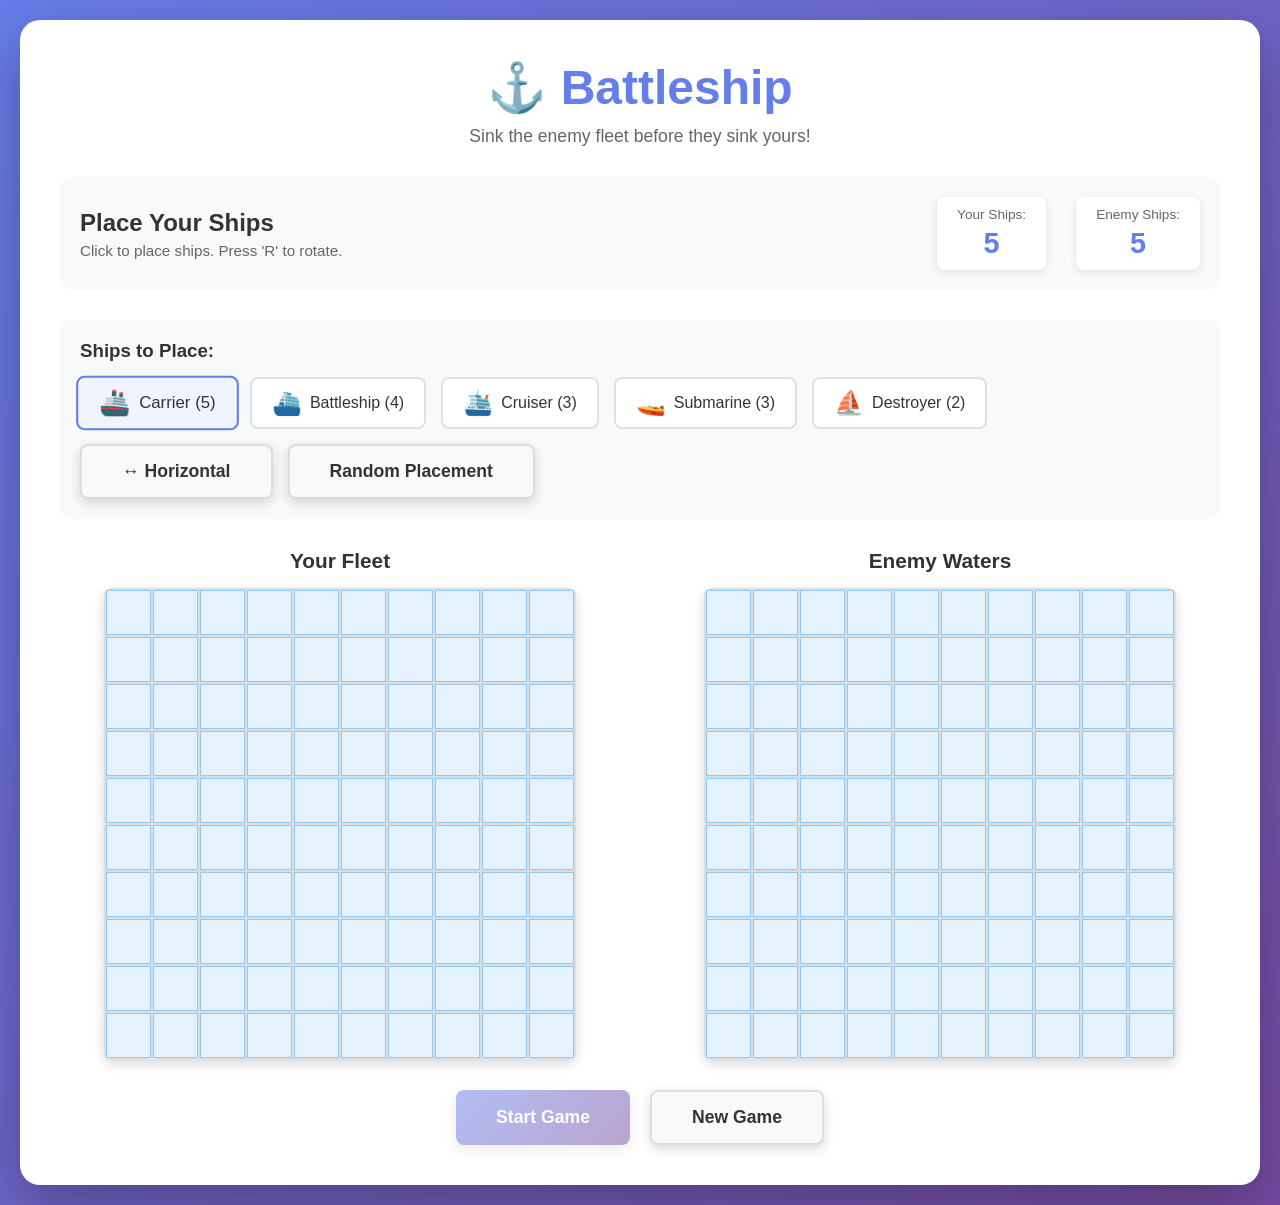
==== index.html @ 9d74f4b4 "Initial project setup - basic Battleship game implementation - Implemented HTML structure with game " ====
<!DOCTYPE html>
<html lang="en">
<head>
    <meta charset="UTF-8">
    <meta name="viewport" content="width=device-width, initial-scale=1.0">
    <title>Battleship - Play Against AI</title>
    <link rel="stylesheet" href="styles.css">
</head>
<body>
    <div class="container">
        <header>
            <h1>⚓ Battleship</h1>
            <p class="subtitle">Sink the enemy fleet before they sink yours!</p>
        </header>

        <div class="game-info">
            <div class="status-panel">
                <h2 id="game-status">Place Your Ships</h2>
                <p id="game-message">Click to place ships. Press 'R' to rotate.</p>
            </div>
            <div class="stats">
                <div class="stat-item">
                    <span class="stat-label">Your Ships:</span>
                    <span id="player-ships">5</span>
                </div>
                <div class="stat-item">
                    <span class="stat-label">Enemy Ships:</span>
                    <span id="enemy-ships">5</span>
                </div>
            </div>
        </div>

        <div class="ship-placement" id="ship-placement">
            <h3>Ships to Place:</h3>
            <div class="ships-list">
                <div class="ship-item" data-ship="carrier">
                    <span class="ship-icon">🚢</span>
                    <span>Carrier (5)</span>
                </div>
                <div class="ship-item" data-ship="battleship">
                    <span class="ship-icon">⛴️</span>
                    <span>Battleship (4)</span>
                </div>
                <div class="ship-item" data-ship="cruiser">
                    <span class="ship-icon">🛳️</span>
                    <span>Cruiser (3)</span>
                </div>
                <div class="ship-item" data-ship="submarine">
                    <span class="ship-icon">🚤</span>
                    <span>Submarine (3)</span>
                </div>
                <div class="ship-item" data-ship="destroyer">
                    <span class="ship-icon">⛵</span>
                    <span>Destroyer (2)</span>
                </div>
            </div>
            <div class="placement-controls">
                <button id="rotate-ship" class="btn btn-secondary">
                    <span id="orientation-icon">↔️</span>
                    <span id="orientation-text">Horizontal</span>
                </button>
                <button id="random-placement" class="btn btn-secondary">Random Placement</button>
            </div>
        </div>

        <div class="boards-container">
            <div class="board-wrapper">
                <h3>Your Fleet</h3>
                <div class="board" id="player-board"></div>
            </div>
            <div class="board-wrapper">
                <h3>Enemy Waters</h3>
                <div class="board" id="enemy-board"></div>
            </div>
        </div>

        <div class="controls">
            <button id="start-game" class="btn btn-primary" disabled>Start Game</button>
            <button id="reset-game" class="btn btn-secondary">New Game</button>
        </div>
    </div>

    <script src="game.js"></script>
</body>
</html>
---- styles.css ----
* {
    margin: 0;
    padding: 0;
    box-sizing: border-box;
}

body {
    font-family: -apple-system, BlinkMacSystemFont, 'Segoe UI', Roboto, Oxygen, Ubuntu, Cantarell, sans-serif;
    background: linear-gradient(135deg, #667eea 0%, #764ba2 100%);
    min-height: 100vh;
    padding: 20px;
    color: #333;
}

.container {
    max-width: 1400px;
    margin: 0 auto;
    background: white;
    border-radius: 20px;
    padding: 40px;
    box-shadow: 0 20px 60px rgba(0, 0, 0, 0.3);
}

header {
    text-align: center;
    margin-bottom: 30px;
}

h1 {
    font-size: 3rem;
    color: #667eea;
    margin-bottom: 10px;
}

.subtitle {
    font-size: 1.1rem;
    color: #666;
}

.game-info {
    display: flex;
    justify-content: space-between;
    align-items: center;
    margin-bottom: 30px;
    padding: 20px;
    background: #f8f9fa;
    border-radius: 12px;
}

.status-panel h2 {
    font-size: 1.5rem;
    color: #333;
    margin-bottom: 5px;
}

.status-panel p {
    color: #666;
    font-size: 0.95rem;
}

.stats {
    display: flex;
    gap: 30px;
}

.stat-item {
    display: flex;
    flex-direction: column;
    align-items: center;
    padding: 10px 20px;
    background: white;
    border-radius: 8px;
    box-shadow: 0 2px 8px rgba(0, 0, 0, 0.1);
}

.stat-label {
    font-size: 0.85rem;
    color: #666;
    margin-bottom: 5px;
}

.stat-item span:last-child {
    font-size: 1.8rem;
    font-weight: bold;
    color: #667eea;
}

.ship-placement {
    margin-bottom: 30px;
    padding: 20px;
    background: #f8f9fa;
    border-radius: 12px;
}

.ship-placement h3 {
    margin-bottom: 15px;
    color: #333;
}

.ships-list {
    display: flex;
    gap: 15px;
    margin-bottom: 15px;
    flex-wrap: wrap;
}

.ship-item {
    padding: 10px 20px;
    background: white;
    border: 2px solid #e0e0e0;
    border-radius: 8px;
    display: flex;
    align-items: center;
    gap: 8px;
    font-weight: 500;
    transition: all 0.3s ease;
}

.ship-item.active {
    border-color: #667eea;
    background: #f0f4ff;
    transform: scale(1.05);
}

.ship-item.placed {
    opacity: 0.5;
    text-decoration: line-through;
}

.ship-icon {
    font-size: 1.5rem;
}

.placement-controls {
    display: flex;
    gap: 15px;
    flex-wrap: wrap;
}

.boards-container {
    display: grid;
    grid-template-columns: 1fr 1fr;
    gap: 40px;
    margin-bottom: 30px;
}

.board-wrapper {
    display: flex;
    flex-direction: column;
    align-items: center;
}

.board-wrapper h3 {
    margin-bottom: 15px;
    color: #333;
    font-size: 1.3rem;
}

.board {
    display: grid;
    grid-template-columns: repeat(10, 1fr);
    gap: 2px;
    background: #ddd;
    padding: 2px;
    border-radius: 8px;
    box-shadow: 0 4px 12px rgba(0, 0, 0, 0.15);
}

.cell {
    width: 45px;
    height: 45px;
    background: #e3f2fd;
    border: 1px solid #90caf9;
    cursor: pointer;
    transition: all 0.2s ease;
    display: flex;
    align-items: center;
    justify-content: center;
    font-size: 1.5rem;
}

.cell:hover {
    background: #bbdefb;
    transform: scale(1.05);
}

.cell.ship {
    background: #4caf50;
    border-color: #388e3c;
}

.cell.hit {
    background: #f44336;
    border-color: #d32f2f;
    cursor: not-allowed;
}

.cell.hit::after {
    content: '💥';
}

.cell.hit:hover {
    background: #f44336;
    transform: none;
}

.cell.miss {
    background: #ff80ab;
    border-color: #f06292;
    cursor: not-allowed;
}

.cell.miss::after {
    content: '❌';
    color: #d32f2f;
    font-size: 1.3rem;
}

.cell.miss:hover {
    background: #ff80ab;
    transform: none;
}

.cell.sunk {
    background: #b71c1c;
    border-color: #7f0000;
}

.cell.preview {
    background: #81c784;
    border-color: #66bb6a;
}

.cell.invalid-preview {
    background: #ef5350;
    border-color: #e53935;
}

.cell.disabled {
    cursor: not-allowed;
    opacity: 0.6;
}

.controls {
    display: flex;
    justify-content: center;
    gap: 20px;
}

.btn {
    padding: 15px 40px;
    font-size: 1.1rem;
    font-weight: 600;
    border: none;
    border-radius: 8px;
    cursor: pointer;
    transition: all 0.3s ease;
    box-shadow: 0 4px 12px rgba(0, 0, 0, 0.15);
}

.btn:hover {
    transform: translateY(-2px);
    box-shadow: 0 6px 16px rgba(0, 0, 0, 0.2);
}

.btn:active {
    transform: translateY(0);
}

.btn:disabled {
    opacity: 0.5;
    cursor: not-allowed;
    transform: none;
}

.btn-primary {
    background: linear-gradient(135deg, #667eea 0%, #764ba2 100%);
    color: white;
}

.btn-secondary {
    background: #f8f9fa;
    color: #333;
    border: 2px solid #ddd;
}

.btn-secondary:hover {
    background: #e9ecef;
}

@media (max-width: 1024px) {
    .boards-container {
        grid-template-columns: 1fr;
    }
    
    .cell {
        width: 40px;
        height: 40px;
    }
}

@media (max-width: 768px) {
    .container {
        padding: 20px;
    }
    
    h1 {
        font-size: 2rem;
    }
    
    .game-info {
        flex-direction: column;
        gap: 15px;
    }
    
    .cell {
        width: 35px;
        height: 35px;
        font-size: 1.2rem;
    }
}
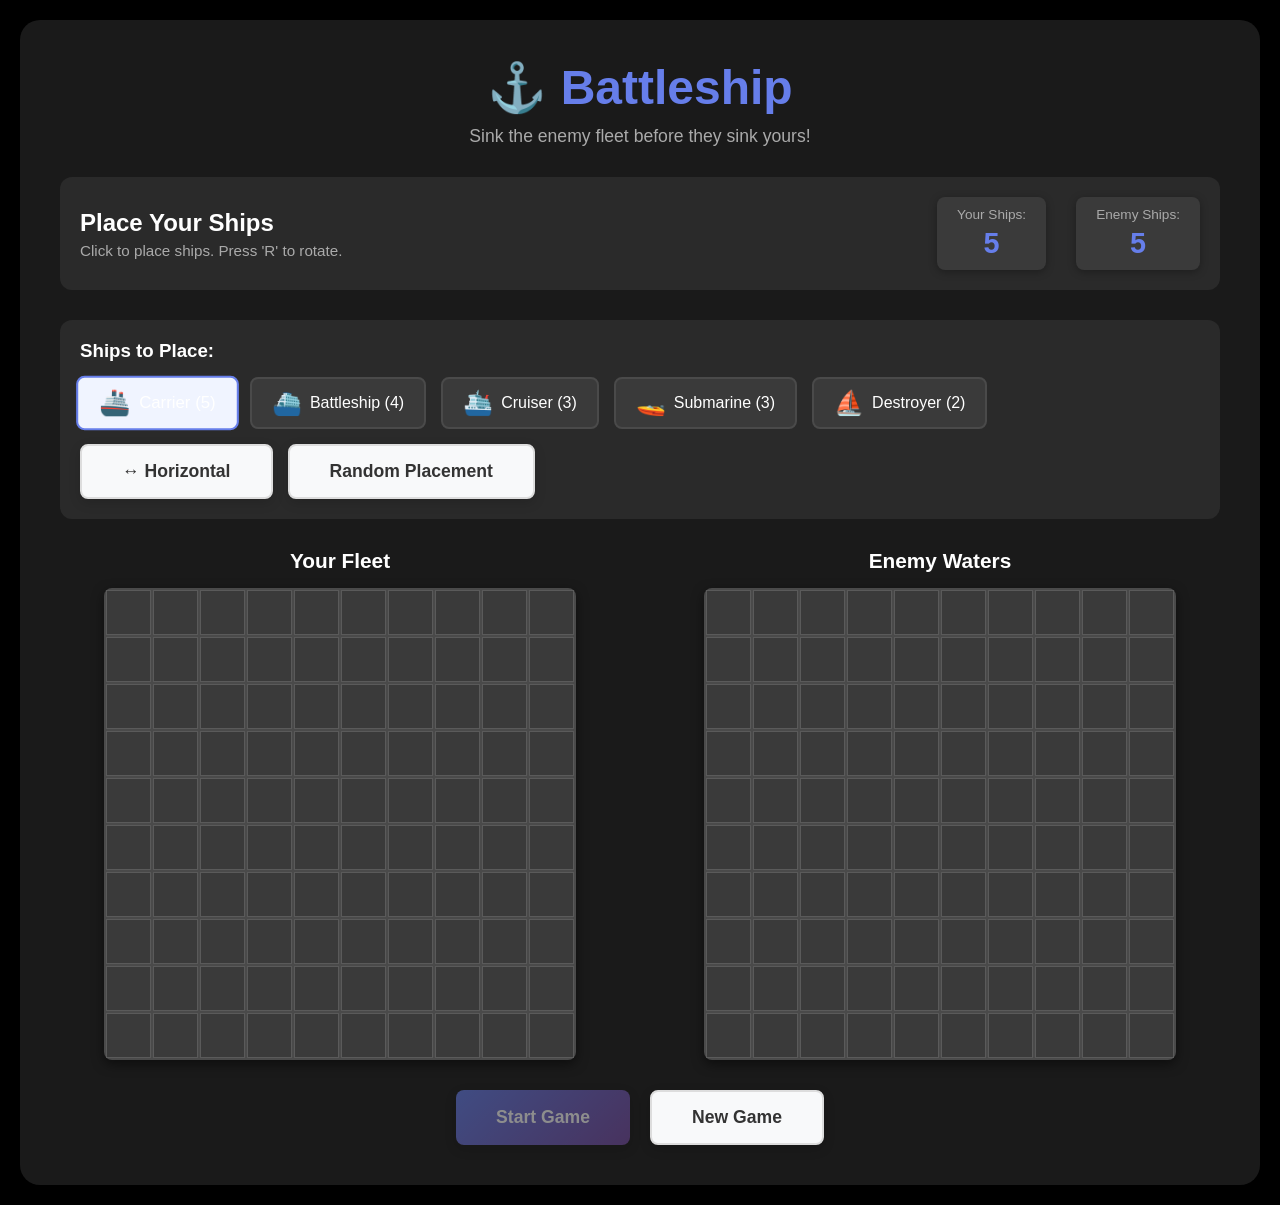
==== commit 8ad778a7: "Update game title to 'Ethan's Battleship Game' and apply dark theme - Changed title in HTML to 'Etha" ====
--- a/index.html
+++ b/index.html
@@ -3,7 +3,7 @@
 <head>
     <meta charset="UTF-8">
     <meta name="viewport" content="width=device-width, initial-scale=1.0">
-    <title>Battleship - Play Against AI</title>
+    <title>Ethan's Battleship Game</title>
     <link rel="stylesheet" href="styles.css">
 </head>
 <body>
--- a/styles.css
+++ b/styles.css
@@ -6,19 +6,19 @@
 
 body {
     font-family: -apple-system, BlinkMacSystemFont, 'Segoe UI', Roboto, Oxygen, Ubuntu, Cantarell, sans-serif;
-    background: linear-gradient(135deg, #667eea 0%, #764ba2 100%);
+    background: #000000;
     min-height: 100vh;
     padding: 20px;
-    color: #333;
+    color: #ffffff;
 }
 
 .container {
     max-width: 1400px;
     margin: 0 auto;
-    background: white;
+    background: #1a1a1a;
     border-radius: 20px;
     padding: 40px;
-    box-shadow: 0 20px 60px rgba(0, 0, 0, 0.3);
+    box-shadow: 0 20px 60px rgba(0, 0, 0, 0.5);
 }
 
 header {
@@ -34,7 +34,7 @@
 
 .subtitle {
     font-size: 1.1rem;
-    color: #666;
+    color: #aaa;
 }
 
 .game-info {
@@ -43,18 +43,18 @@
     align-items: center;
     margin-bottom: 30px;
     padding: 20px;
-    background: #f8f9fa;
+    background: #2a2a2a;
     border-radius: 12px;
 }
 
 .status-panel h2 {
     font-size: 1.5rem;
-    color: #333;
+    color: #ffffff;
     margin-bottom: 5px;
 }
 
 .status-panel p {
-    color: #666;
+    color: #aaa;
     font-size: 0.95rem;
 }
 
@@ -68,14 +68,14 @@
     flex-direction: column;
     align-items: center;
     padding: 10px 20px;
-    background: white;
+    background: #3a3a3a;
     border-radius: 8px;
-    box-shadow: 0 2px 8px rgba(0, 0, 0, 0.1);
+    box-shadow: 0 2px 8px rgba(0, 0, 0, 0.3);
 }
 
 .stat-label {
     font-size: 0.85rem;
-    color: #666;
+    color: #aaa;
     margin-bottom: 5px;
 }
 
@@ -88,13 +88,13 @@
 .ship-placement {
     margin-bottom: 30px;
     padding: 20px;
-    background: #f8f9fa;
+    background: #2a2a2a;
     border-radius: 12px;
 }
 
 .ship-placement h3 {
     margin-bottom: 15px;
-    color: #333;
+    color: #ffffff;
 }
 
 .ships-list {
@@ -106,14 +106,15 @@
 
 .ship-item {
     padding: 10px 20px;
-    background: white;
-    border: 2px solid #e0e0e0;
+    background: #3a3a3a;
+    border: 2px solid #4a4a4a;
     border-radius: 8px;
     display: flex;
     align-items: center;
     gap: 8px;
     font-weight: 500;
     transition: all 0.3s ease;
+    color: #ffffff;
 }
 
 .ship-item.active {
@@ -152,7 +153,7 @@
 
 .board-wrapper h3 {
     margin-bottom: 15px;
-    color: #333;
+    color: #ffffff;
     font-size: 1.3rem;
 }
 
@@ -160,17 +161,17 @@
     display: grid;
     grid-template-columns: repeat(10, 1fr);
     gap: 2px;
-    background: #ddd;
+    background: #4a4a4a;
     padding: 2px;
     border-radius: 8px;
-    box-shadow: 0 4px 12px rgba(0, 0, 0, 0.15);
+    box-shadow: 0 4px 12px rgba(0, 0, 0, 0.5);
 }
 
 .cell {
     width: 45px;
     height: 45px;
-    background: #e3f2fd;
-    border: 1px solid #90caf9;
+    background: #3a3a3a;
+    border: 1px solid #5a5a5a;
     cursor: pointer;
     transition: all 0.2s ease;
     display: flex;
@@ -180,7 +181,7 @@
 }
 
 .cell:hover {
-    background: #bbdefb;
+    background: #4a4a4a;
     transform: scale(1.05);
 }
 
@@ -213,7 +214,8 @@
 .cell.miss::after {
     content: '❌';
     color: #d32f2f;
-    font-size: 1.3rem;
+    font-size: 2rem;
+    font-weight: bold;
 }
 
 .cell.miss:hover {
